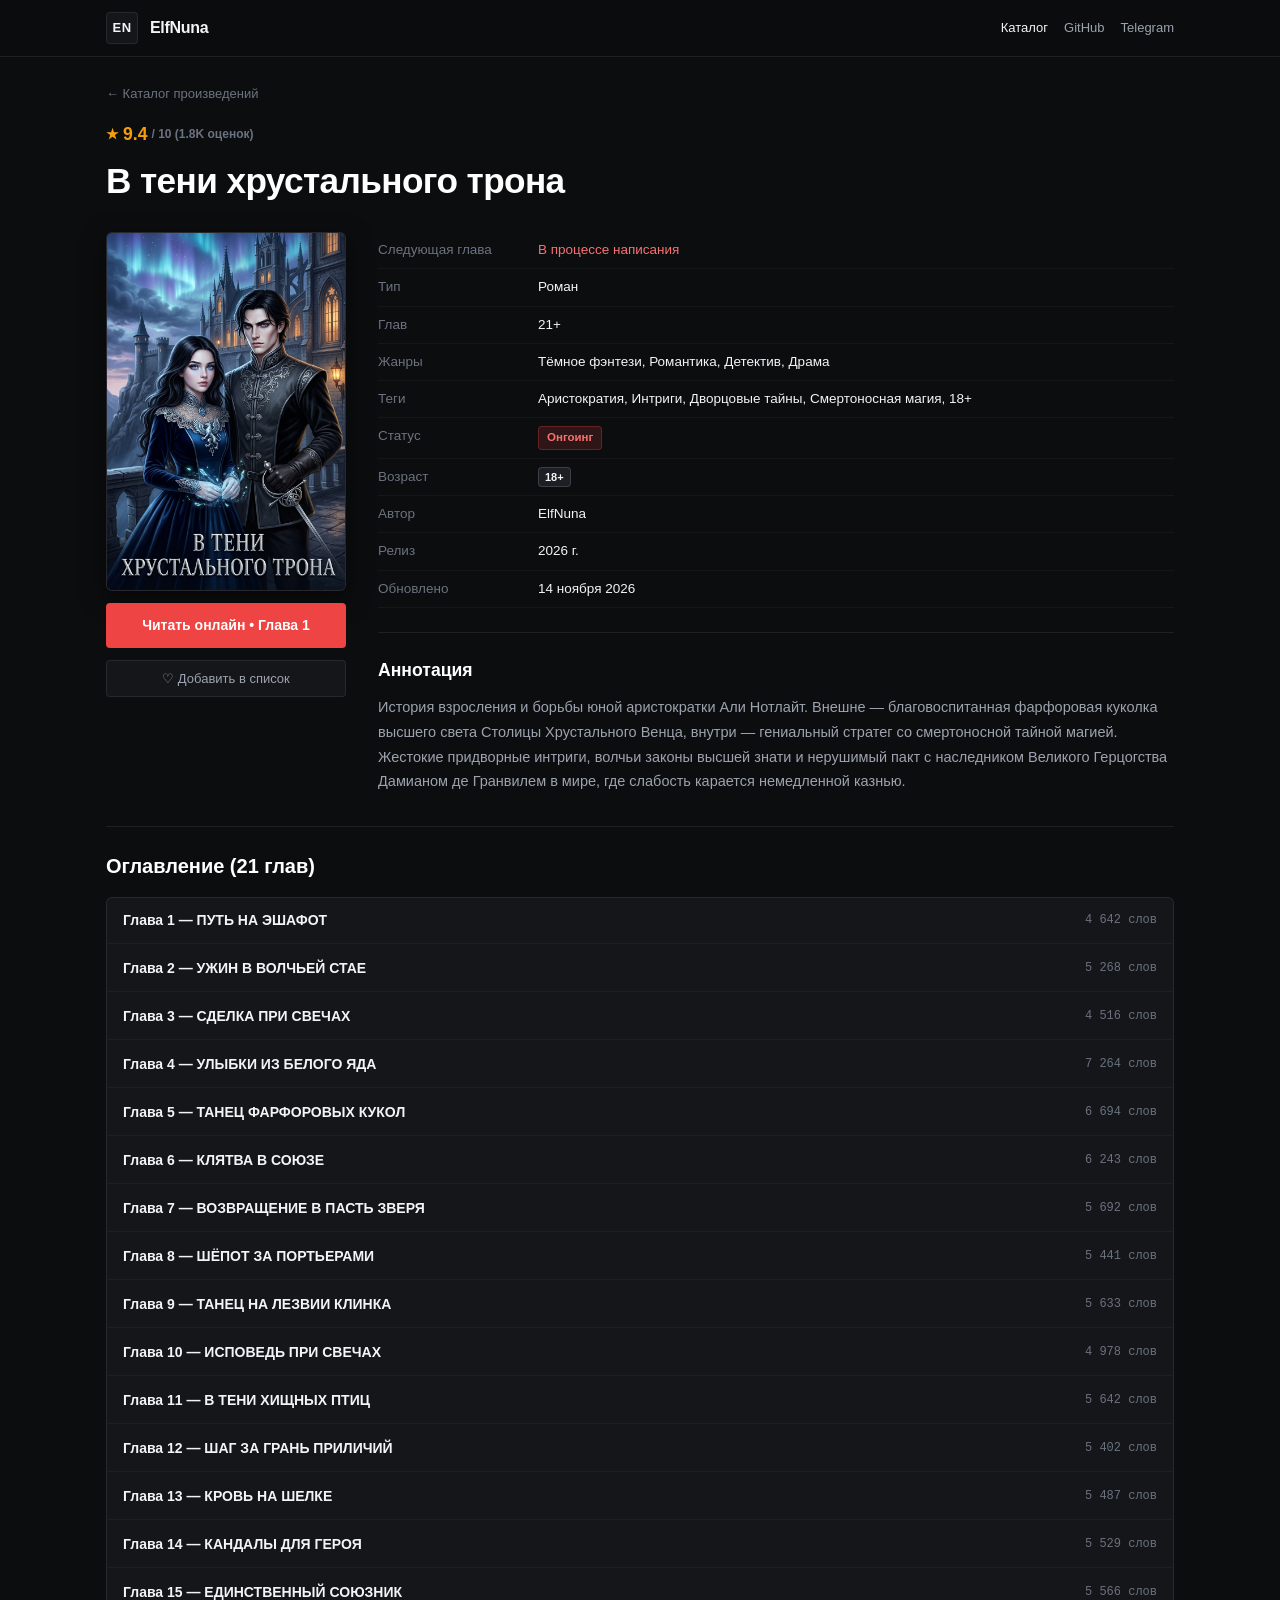
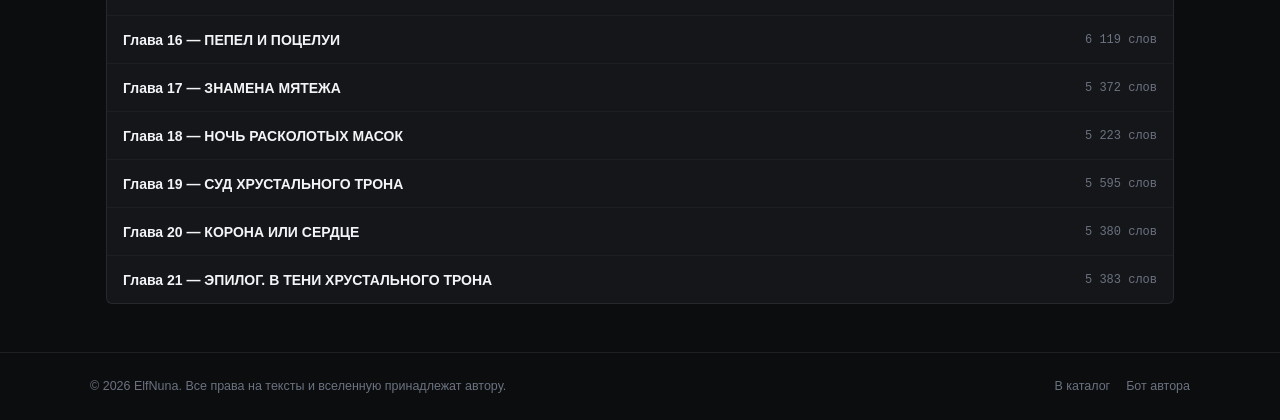
==== book.html @ bfece8ab "Deploy full author library: catalog, book passports, covers and online reader with 38 chapters" ====
<!DOCTYPE html>
<html lang="ru">
<head>
  <meta charset="UTF-8">
  <meta name="viewport" content="width=device-width, initial-scale=1.0">
  <title>Книга — ElfNuna</title>
  <link rel="stylesheet" href="style.css">
</head>
<body>
  <!-- Header -->
  <header class="site-header">
    <div class="header-container">
      <a href="index.html" class="brand-link">
        <span class="brand-logo">EN</span>
        <span class="brand-title">ElfNuna</span>
      </a>
      <nav class="header-nav">
        <a href="index.html" class="header-nav-link active">Каталог</a>
        <a href="https://github.com/ElfNuna7" target="_blank" rel="noopener noreferrer" class="header-nav-link">GitHub</a>
        <a href="https://t.me/ElfNuna_ai_bot" target="_blank" rel="noopener noreferrer" class="header-nav-link">Telegram</a>
      </nav>
    </div>
  </header>

  <!-- Main Container -->
  <main class="main-wrapper" id="bookRoot">
    <!-- Populated by JavaScript -->
  </main>

  <!-- Footer -->
  <footer class="site-footer">
    <div class="footer-container">
      <p class="footer-text">&copy; 2026 ElfNuna. Все права на тексты и вселенную принадлежат автору.</p>
      <div class="header-nav">
        <a href="index.html" class="footer-text">В каталог</a>
        <a href="https://t.me/ElfNuna_ai_bot" target="_blank" rel="noopener noreferrer" class="footer-text">Бот автора</a>
      </div>
    </div>
  </footer>

  <script src="data/books.js"></script>
  <script>
    document.addEventListener('DOMContentLoaded', () => {
      const root = document.getElementById('bookRoot');
      const params = new URLSearchParams(window.location.search);
      const bookId = params.get('id') || BOOKS_DATA[0].id;
      const book = BOOKS_DATA.find(b => b.id === bookId) || BOOKS_DATA[0];

      document.title = `${book.title} — Читать онлайн | ElfNuna`;

      // Read progress from localStorage
      const lastChapter = parseInt(localStorage.getItem('last_read_' + book.id), 10) || 1;
      const isStarted = localStorage.getItem('last_read_' + book.id) !== null;
      const readBtnLabel = isStarted ? `Продолжить: Глава ${lastChapter}` : `Читать онлайн &bull; Глава 1`;

      const statusBadge = book.isOngoing 
        ? `<span class="badge-status ongoing">${book.statusTag}</span>` 
        : `<span class="badge-status completed">${book.statusTag}</span>`;

      // Build HTML
      root.innerHTML = `
        <div class="breadcrumb-nav">
          <a href="index.html" class="breadcrumb-link">&larr; Каталог произведений</a>
        </div>

        <div class="book-header-strip">
          <div class="book-rating-badge">
            <span>&#9733;</span>
            <span class="book-rating-score">${book.rating}</span>
            <span class="book-rating-scale">/ 10 (${book.ratingCount} оценок)</span>
          </div>
        </div>

        <h1 class="book-page-title">${book.title}</h1>

        <div class="book-passport-grid">
          <!-- Left Media Column -->
          <div class="book-media-col">
            <div class="book-passport-cover">
              <img src="${book.cover}" alt="${book.title}">
            </div>
            <a href="reader.html?book=${book.id}&chapter=${lastChapter}" class="btn-read-main">
              ${readBtnLabel}
            </a>
            <button type="button" class="btn-list-action" id="favBtn">
              &#9825; Добавить в список
            </button>
          </div>

          <!-- Right Details Column -->
          <div class="book-info-col">
            <table class="params-table">
              <tbody>
                <tr>
                  <td class="param-label">Следующая глава</td>
                  <td class="param-value param-highlight">${book.isOngoing ? 'В процессе написания' : 'Полный релиз'}</td>
                </tr>
                <tr>
                  <td class="param-label">Тип</td>
                  <td class="param-value">${book.type}</td>
                </tr>
                <tr>
                  <td class="param-label">Глав</td>
                  <td class="param-value">${book.plannedChapters}</td>
                </tr>
                <tr>
                  <td class="param-label">Жанры</td>
                  <td class="param-value">${book.genres.join(', ')}</td>
                </tr>
                <tr>
                  <td class="param-label">Теги</td>
                  <td class="param-value">${book.tags.join(', ')}</td>
                </tr>
                <tr>
                  <td class="param-label">Статус</td>
                  <td class="param-value">${statusBadge}</td>
                </tr>
                <tr>
                  <td class="param-label">Возраст</td>
                  <td class="param-value"><span class="badge-age">${book.ageRating}</span></td>
                </tr>
                <tr>
                  <td class="param-label">Автор</td>
                  <td class="param-value">${book.author}</td>
                </tr>
                <tr>
                  <td class="param-label">Релиз</td>
                  <td class="param-value">${book.releaseYear} г.</td>
                </tr>
                <tr>
                  <td class="param-label">Обновлено</td>
                  <td class="param-value">${book.lastUpdated}</td>
                </tr>
              </tbody>
            </table>

            <!-- Synopsis Block -->
            <div class="synopsis-block">
              <h2 class="synopsis-title">Аннотация</h2>
              <p class="synopsis-text">${book.synopsis}</p>
            </div>
          </div>
        </div>

        <!-- Chapters Table of Contents -->
        <section class="chapters-section">
          <div class="chapters-header">
            <h2 class="chapters-title">Оглавление (${book.chapters.length} глав)</h2>
          </div>

          <div class="chapters-list-wrap">
            ${book.chapters.map(ch => {
              const readKey = `read_${book.id}_ch_${ch.number}`;
              const isRead = localStorage.getItem(readKey) === 'true';
              const readIcon = isRead ? '<span class="chapter-read-check" title="Прочитано">&#10003;</span>' : '';
              return `
                <div class="chapter-row" onclick="window.location.href='reader.html?book=${book.id}&chapter=${ch.number}'">
                  <div class="chapter-name">
                    ${readIcon}
                    <span>${ch.title}</span>
                  </div>
                  <div class="chapter-stats">
                    ${ch.words} слов
                  </div>
                </div>
              `;
            }).join('')}
          </div>
        </section>
      `;

      // Favorite button micro-interaction
      const favBtn = document.getElementById('favBtn');
      if (favBtn) {
        const favKey = 'fav_' + book.id;
        if (localStorage.getItem(favKey)) {
          favBtn.innerHTML = '&#9829; В избранном';
          favBtn.style.color = '#f87171';
        }
        favBtn.addEventListener('click', () => {
          if (localStorage.getItem(favKey)) {
            localStorage.removeItem(favKey);
            favBtn.innerHTML = '&#9825; Добавить в список';
            favBtn.style.color = '';
          } else {
            localStorage.setItem(favKey, 'true');
            favBtn.innerHTML = '&#9829; В избранном';
            favBtn.style.color = '#f87171';
          }
        });
      }
    });
  </script>
</body>
</html>
---- style.css ----
/* ==========================================================================
   ElfNuna Library & Reader — Unslop Editorial Design System
   ========================================================================== */

:root {
  --bg-main: #0c0d0f;
  --bg-card: #141619;
  --bg-card-hover: #191c20;
  --bg-subtle: #1c1f24;

  --border-subtle: rgba(255, 255, 255, 0.08);
  --border-medium: rgba(255, 255, 255, 0.14);
  --border-focus: rgba(255, 255, 255, 0.28);

  --text-primary: #f3f4f6;
  --text-secondary: #9ca3af;
  --text-muted: #6b7280;

  --accent-red: #ef4444;
  --accent-emerald: #10b981;
  --accent-gold: #f59e0b;
  --accent-blue: #3b82f6;

  --font-sans: -apple-system, BlinkMacSystemFont, "Segoe UI", Roboto, "Helvetica Neue", Arial, sans-serif;
  --font-serif: "Merriweather", "Georgia", "Cambria", serif;

  --space-1: 4px;
  --space-2: 8px;
  --space-3: 12px;
  --space-4: 16px;
  --space-5: 20px;
  --space-6: 24px;
  --space-8: 32px;
  --space-10: 40px;
  --space-12: 48px;

  --radius-sm: 4px;
  --radius-md: 6px;
  --radius-lg: 10px;
}

/* Reset */
*, *::before, *::after {
  box-sizing: border-box;
  margin: 0;
  padding: 0;
}

html {
  font-size: 16px;
  scroll-behavior: smooth;
}

body {
  background-color: var(--bg-main);
  color: var(--text-primary);
  font-family: var(--font-sans);
  line-height: 1.5;
  -webkit-font-smoothing: antialiased;
  min-height: 100vh;
  display: flex;
  flex-direction: column;
}

a {
  color: inherit;
  text-decoration: none;
}

img {
  max-width: 100%;
  display: block;
}

/* Header */
.site-header {
  border-bottom: 1px solid var(--border-subtle);
  background-color: rgba(12, 13, 15, 0.95);
  backdrop-filter: blur(8px);
  position: sticky;
  top: 0;
  z-index: 50;
}

.header-container {
  max-width: 1100px;
  margin: 0 auto;
  padding: var(--space-3) var(--space-4);
  display: flex;
  align-items: center;
  justify-content: space-between;
}

.brand-link {
  display: flex;
  align-items: center;
  gap: var(--space-3);
}

.brand-logo {
  width: 32px;
  height: 32px;
  background-color: var(--bg-card);
  border: 1px solid var(--border-subtle);
  border-radius: var(--radius-sm);
  display: flex;
  align-items: center;
  justify-content: center;
  font-weight: 700;
  font-size: 13px;
  letter-spacing: 0.5px;
}

.brand-title {
  font-weight: 600;
  font-size: 16px;
  letter-spacing: -0.3px;
}

.header-nav {
  display: flex;
  align-items: center;
  gap: var(--space-4);
}

.header-nav-link {
  font-size: 13px;
  color: var(--text-secondary);
  transition: color 0.15s ease;
}

.header-nav-link:hover, .header-nav-link.active {
  color: var(--text-primary);
}

/* Main Container */
.main-wrapper {
  max-width: 1100px;
  margin: 0 auto;
  padding: var(--space-6) var(--space-4) var(--space-12);
  flex: 1;
  width: 100%;
}

/* Catalog View Controls (AnimeGO style) */
.catalog-toolbar {
  display: flex;
  align-items: center;
  justify-content: space-between;
  margin-bottom: var(--space-6);
  flex-wrap: wrap;
  gap: var(--space-3);
  padding-bottom: var(--space-4);
  border-bottom: 1px solid var(--border-subtle);
}

.catalog-title {
  font-size: 1.25rem;
  font-weight: 700;
  letter-spacing: -0.4px;
}

.toolbar-actions {
  display: flex;
  align-items: center;
  gap: var(--space-3);
}

.filter-pills {
  display: flex;
  gap: var(--space-1);
  background-color: var(--bg-card);
  padding: 3px;
  border-radius: var(--radius-sm);
  border: 1px solid var(--border-subtle);
}

.filter-pill {
  padding: 4px 12px;
  font-size: 12px;
  font-weight: 500;
  color: var(--text-secondary);
  border-radius: var(--radius-sm);
  cursor: pointer;
  border: none;
  background: transparent;
  transition: all 0.15s ease;
}

.filter-pill.active {
  background-color: var(--bg-subtle);
  color: #ffffff;
}

.view-toggle {
  display: flex;
  gap: 2px;
  background-color: var(--bg-card);
  padding: 3px;
  border-radius: var(--radius-sm);
  border: 1px solid var(--border-subtle);
}

.view-btn {
  padding: 4px 8px;
  font-size: 13px;
  background: transparent;
  border: none;
  color: var(--text-secondary);
  cursor: pointer;
  border-radius: var(--radius-sm);
}

.view-btn.active {
  background-color: var(--bg-subtle);
  color: #ffffff;
}

/* Book Catalog List (Screenshot 2 Match) */
.books-list {
  display: flex;
  flex-direction: column;
  gap: var(--space-4);
}

.book-item-card {
  display: flex;
  gap: var(--space-4);
  background-color: var(--bg-card);
  border: 1px solid var(--border-subtle);
  border-radius: var(--radius-md);
  padding: var(--space-4);
  transition: border-color 0.15s ease, background-color 0.15s ease;
}

.book-item-card:hover {
  border-color: var(--border-medium);
  background-color: var(--bg-card-hover);
}

.book-cover-wrap {
  position: relative;
  width: 110px;
  min-width: 110px;
  height: 160px;
  border-radius: var(--radius-sm);
  overflow: hidden;
  background-color: var(--bg-subtle);
  box-shadow: 0 4px 12px rgba(0, 0, 0, 0.4);
}

.book-cover-img {
  width: 100%;
  height: 100%;
  object-fit: cover;
}

.book-badge-rating {
  position: absolute;
  top: 6px;
  left: 6px;
  background-color: rgba(16, 185, 129, 0.95);
  color: #ffffff;
  font-size: 11px;
  font-weight: 700;
  padding: 2px 6px;
  border-radius: var(--radius-sm);
}

.book-badge-status {
  position: absolute;
  bottom: 6px;
  left: 6px;
  right: 6px;
  background-color: rgba(12, 13, 15, 0.85);
  backdrop-filter: blur(4px);
  color: var(--text-primary);
  font-size: 10px;
  font-weight: 600;
  text-align: center;
  padding: 3px 4px;
  border-radius: var(--radius-sm);
  border: 1px solid var(--border-subtle);
}

.book-badge-status.ongoing {
  color: #f87171;
}

.book-details {
  flex: 1;
  display: flex;
  flex-direction: column;
  justify-content: flex-start;
  min-width: 0;
}

.book-title-link {
  font-size: 1.15rem;
  font-weight: 700;
  color: #ffffff;
  line-height: 1.3;
  margin-bottom: var(--space-1);
}

.book-title-link:hover {
  text-decoration: underline;
}

.book-meta-line {
  font-size: 13px;
  color: var(--text-secondary);
  margin-bottom: var(--space-2);
}

.book-meta-line span + span::before {
  content: " / ";
  color: var(--text-muted);
}

.book-synopsis {
  font-size: 13.5px;
  color: var(--text-secondary);
  line-height: 1.5;
  display: -webkit-box;
  -webkit-line-clamp: 3;
  -webkit-box-orient: vertical;
  overflow: hidden;
  margin-bottom: var(--space-3);
}

.book-card-footer {
  margin-top: auto;
  display: flex;
  align-items: center;
  justify-content: space-between;
  font-size: 12px;
}

.book-chapters-count {
  color: var(--text-muted);
  font-family: monospace;
}

.book-open-btn {
  display: inline-flex;
  align-items: center;
  padding: 6px 14px;
  background-color: var(--bg-subtle);
  border: 1px solid var(--border-subtle);
  border-radius: var(--radius-sm);
  font-size: 12px;
  font-weight: 600;
  color: var(--text-primary);
  transition: all 0.15s ease;
}

.book-open-btn:hover {
  background-color: #ffffff;
  color: #0c0d0f;
}

/* Grid View Alternate */
.books-grid {
  display: grid;
  grid-template-columns: repeat(auto-fill, minmax(220px, 1fr));
  gap: var(--space-4);
}

.books-grid .book-item-card {
  flex-direction: column;
}

.books-grid .book-cover-wrap {
  width: 100%;
  height: 280px;
}

/* ==========================================================================
   Book Detail Page (Screenshot 1 Match: AnimeGO Passport Style)
   ========================================================================== */

.breadcrumb-nav {
  margin-bottom: var(--space-4);
}

.breadcrumb-link {
  font-size: 13px;
  color: var(--text-muted);
  display: inline-flex;
  align-items: center;
  gap: var(--space-1);
}

.breadcrumb-link:hover {
  color: var(--text-primary);
}

.book-header-strip {
  display: flex;
  align-items: baseline;
  gap: var(--space-3);
  margin-bottom: var(--space-2);
}

.book-rating-badge {
  display: inline-flex;
  align-items: center;
  gap: 4px;
  font-size: 14px;
  font-weight: 700;
  color: var(--accent-gold);
}

.book-rating-score {
  font-size: 1.1rem;
}

.book-rating-scale {
  font-size: 12px;
  color: var(--text-muted);
}

.book-page-title {
  font-size: clamp(1.6rem, 3.5vw, 2.2rem);
  font-weight: 700;
  letter-spacing: -0.6px;
  color: #ffffff;
  margin-bottom: var(--space-6);
}

.book-passport-grid {
  display: grid;
  grid-template-columns: 240px 1fr;
  gap: var(--space-8);
  margin-bottom: var(--space-8);
  align-items: start;
}

.book-media-col {
  display: flex;
  flex-direction: column;
  gap: var(--space-3);
}

.book-passport-cover {
  width: 100%;
  border-radius: var(--radius-md);
  overflow: hidden;
  box-shadow: 0 8px 24px rgba(0, 0, 0, 0.5);
  border: 1px solid var(--border-subtle);
  background-color: var(--bg-card);
}

.book-passport-cover img {
  width: 100%;
  height: auto;
  aspect-ratio: 2 / 3;
  object-fit: cover;
}

.btn-read-main {
  display: inline-flex;
  align-items: center;
  justify-content: center;
  gap: var(--space-2);
  width: 100%;
  min-height: 44px;
  padding: 12px var(--space-4);
  background-color: var(--accent-red);
  color: #ffffff;
  font-size: 14px;
  font-weight: 700;
  border-radius: var(--radius-sm);
  border: none;
  cursor: pointer;
  transition: opacity 0.15s ease;
  text-align: center;
}

.btn-read-main:hover {
  opacity: 0.92;
}

.btn-list-action {
  display: inline-flex;
  align-items: center;
  justify-content: center;
  width: 100%;
  padding: 10px var(--space-4);
  background-color: var(--bg-card);
  color: var(--text-secondary);
  font-size: 13px;
  font-weight: 500;
  border-radius: var(--radius-sm);
  border: 1px solid var(--border-subtle);
  cursor: pointer;
  transition: all 0.15s ease;
}

.btn-list-action:hover {
  color: #ffffff;
  border-color: var(--border-medium);
}

/* Parameters Table */
.params-table {
  width: 100%;
  border-collapse: collapse;
}

.params-table tr {
  border-bottom: 1px solid rgba(255, 255, 255, 0.04);
}

.params-table td {
  padding: 8px 0;
  font-size: 13.5px;
  vertical-align: top;
}

.param-label {
  color: var(--text-muted);
  width: 160px;
}

.param-value {
  color: var(--text-primary);
}

.param-highlight {
  color: #f87171;
}

.badge-age {
  display: inline-block;
  background-color: var(--bg-subtle);
  border: 1px solid var(--border-medium);
  font-size: 11px;
  font-weight: 700;
  padding: 1px 6px;
  border-radius: var(--radius-sm);
  color: var(--text-primary);
}

.badge-status {
  display: inline-block;
  padding: 2px 8px;
  border-radius: var(--radius-sm);
  font-size: 11.5px;
  font-weight: 600;
}

.badge-status.ongoing {
  background-color: rgba(239, 68, 68, 0.15);
  color: #f87171;
  border: 1px solid rgba(239, 68, 68, 0.3);
}

.badge-status.completed {
  background-color: rgba(16, 185, 129, 0.15);
  color: #34d399;
  border: 1px solid rgba(16, 185, 129, 0.3);
}

/* Synopsis section */
.synopsis-block {
  margin-top: var(--space-6);
  padding-top: var(--space-6);
  border-top: 1px solid var(--border-subtle);
}

.synopsis-title {
  font-size: 1.1rem;
  font-weight: 700;
  color: #ffffff;
  margin-bottom: var(--space-3);
}

.synopsis-text {
  font-size: 14.5px;
  line-height: 1.7;
  color: var(--text-secondary);
}

/* Chapter List / Table of Contents */
.chapters-section {
  margin-top: var(--space-8);
  padding-top: var(--space-6);
  border-top: 1px solid var(--border-subtle);
}

.chapters-header {
  display: flex;
  align-items: center;
  justify-content: space-between;
  margin-bottom: var(--space-4);
}

.chapters-title {
  font-size: 1.25rem;
  font-weight: 700;
  color: #ffffff;
}

.chapters-list-wrap {
  display: flex;
  flex-direction: column;
  gap: 2px;
  background-color: var(--bg-card);
  border: 1px solid var(--border-subtle);
  border-radius: var(--radius-md);
  overflow: hidden;
}

.chapter-row {
  display: flex;
  align-items: center;
  justify-content: space-between;
  padding: 12px 16px;
  border-bottom: 1px solid rgba(255, 255, 255, 0.04);
  transition: background-color 0.15s ease;
  cursor: pointer;
}

.chapter-row:last-child {
  border-bottom: none;
}

.chapter-row:hover {
  background-color: var(--bg-subtle);
}

.chapter-name {
  font-size: 14px;
  font-weight: 600;
  color: var(--text-primary);
  display: flex;
  align-items: center;
  gap: var(--space-2);
}

.chapter-read-check {
  font-size: 12px;
  color: var(--accent-emerald);
}

.chapter-stats {
  font-size: 12px;
  color: var(--text-muted);
  font-family: monospace;
}

/* ==========================================================================
   Reader Mode (Dedicated Reading Page)
   ========================================================================== */

.reader-top-bar {
  position: sticky;
  top: 0;
  background-color: var(--bg-main);
  border-bottom: 1px solid var(--border-subtle);
  padding: 10px var(--space-4);
  display: flex;
  align-items: center;
  justify-content: space-between;
  z-index: 100;
  transition: background-color 0.2s ease;
}

.reader-back {
  font-size: 13px;
  color: var(--text-secondary);
}

.reader-book-info {
  font-size: 13px;
  font-weight: 600;
  color: var(--text-primary);
  text-align: center;
  max-width: 400px;
  white-space: nowrap;
  overflow: hidden;
  text-overflow: ellipsis;
}

.reader-actions {
  display: flex;
  gap: var(--space-2);
}

.reader-btn {
  background-color: var(--bg-card);
  border: 1px solid var(--border-subtle);
  color: var(--text-secondary);
  font-size: 12px;
  padding: 4px 10px;
  border-radius: var(--radius-sm);
  cursor: pointer;
  transition: all 0.15s ease;
}

.reader-btn:hover {
  color: #ffffff;
  border-color: var(--border-medium);
}

.reader-container {
  max-width: 760px;
  margin: 0 auto;
  padding: var(--space-8) var(--space-4) var(--space-12);
  width: 100%;
}

.reader-chapter-title {
  font-size: clamp(1.4rem, 3vw, 1.85rem);
  font-weight: 700;
  color: #ffffff;
  margin-bottom: var(--space-2);
  line-height: 1.3;
}

.reader-chapter-meta {
  font-size: 12px;
  color: var(--text-muted);
  font-family: monospace;
  padding-bottom: var(--space-6);
  border-bottom: 1px solid var(--border-subtle);
  margin-bottom: var(--space-8);
}

.reader-text {
  font-size: 18px;
  line-height: 1.85;
}

.reader-text p {
  margin-bottom: 1.5em;
  text-indent: 1.5em;
}

.reader-text p:first-of-type {
  text-indent: 0;
}

/* Reader Typography & Themes */
.reader-theme-serif .reader-text {
  font-family: var(--font-serif);
}

.reader-theme-sans .reader-text {
  font-family: var(--font-sans);
}

/* Themes */
body.theme-paper {
  background-color: #f7f4ec !important;
  color: #2b251a !important;
}

body.theme-paper .reader-top-bar {
  background-color: #f7f4ec;
  border-color: #e5dec9;
}

body.theme-paper .reader-chapter-title,
body.theme-paper .reader-book-info {
  color: #1f1b13 !important;
}

body.theme-paper .reader-btn {
  background-color: #efeadd;
  color: #4b4131;
  border-color: #ded5be;
}

body.theme-paper .reader-text p {
  color: #2b251a !important;
}

body.theme-sepia {
  background-color: #1a1714 !important;
  color: #d6cbbe !important;
}

body.theme-sepia .reader-top-bar {
  background-color: #1a1714;
  border-color: #2a2520;
}

body.theme-sepia .reader-chapter-title,
body.theme-sepia .reader-book-info {
  color: #f2ebe1 !important;
}

body.theme-sepia .reader-btn {
  background-color: #26211c;
  color: #a89d8f;
  border-color: #38312a;
}

/* Reader Bottom Nav */
.reader-nav-footer {
  display: flex;
  align-items: center;
  justify-content: space-between;
  margin-top: var(--space-12);
  padding-top: var(--space-6);
  border-top: 1px solid var(--border-subtle);
  gap: var(--space-3);
}

.reader-nav-btn {
  display: inline-flex;
  align-items: center;
  gap: var(--space-2);
  padding: 10px 18px;
  background-color: var(--bg-card);
  border: 1px solid var(--border-subtle);
  border-radius: var(--radius-sm);
  font-size: 13.5px;
  font-weight: 600;
  color: var(--text-primary);
  transition: all 0.15s ease;
}

.reader-nav-btn:hover:not(:disabled) {
  background-color: var(--bg-subtle);
  border-color: var(--border-medium);
}

.reader-nav-btn:disabled {
  opacity: 0.35;
  cursor: not-allowed;
}

/* Site Footer */
.site-footer {
  border-top: 1px solid var(--border-subtle);
  padding: var(--space-6) var(--space-4);
  background-color: var(--bg-main);
  margin-top: auto;
}

.footer-container {
  max-width: 1100px;
  margin: 0 auto;
  display: flex;
  align-items: center;
  justify-content: space-between;
  flex-wrap: wrap;
  gap: var(--space-3);
}

.footer-text {
  font-size: 12.5px;
  color: var(--text-muted);
}

/* Responsive */
@media (max-width: 768px) {
  .book-passport-grid {
    grid-template-columns: 1fr;
    gap: var(--space-6);
  }
  .book-media-col {
    max-width: 220px;
    margin: 0 auto;
  }
  .book-item-card {
    gap: var(--space-3);
  }
  .book-cover-wrap {
    width: 90px;
    min-width: 90px;
    height: 130px;
  }
  .book-title-link {
    font-size: 1.05rem;
  }
  .book-synopsis {
    -webkit-line-clamp: 2;
  }
  .reader-text {
    font-size: 16.5px;
  }
}
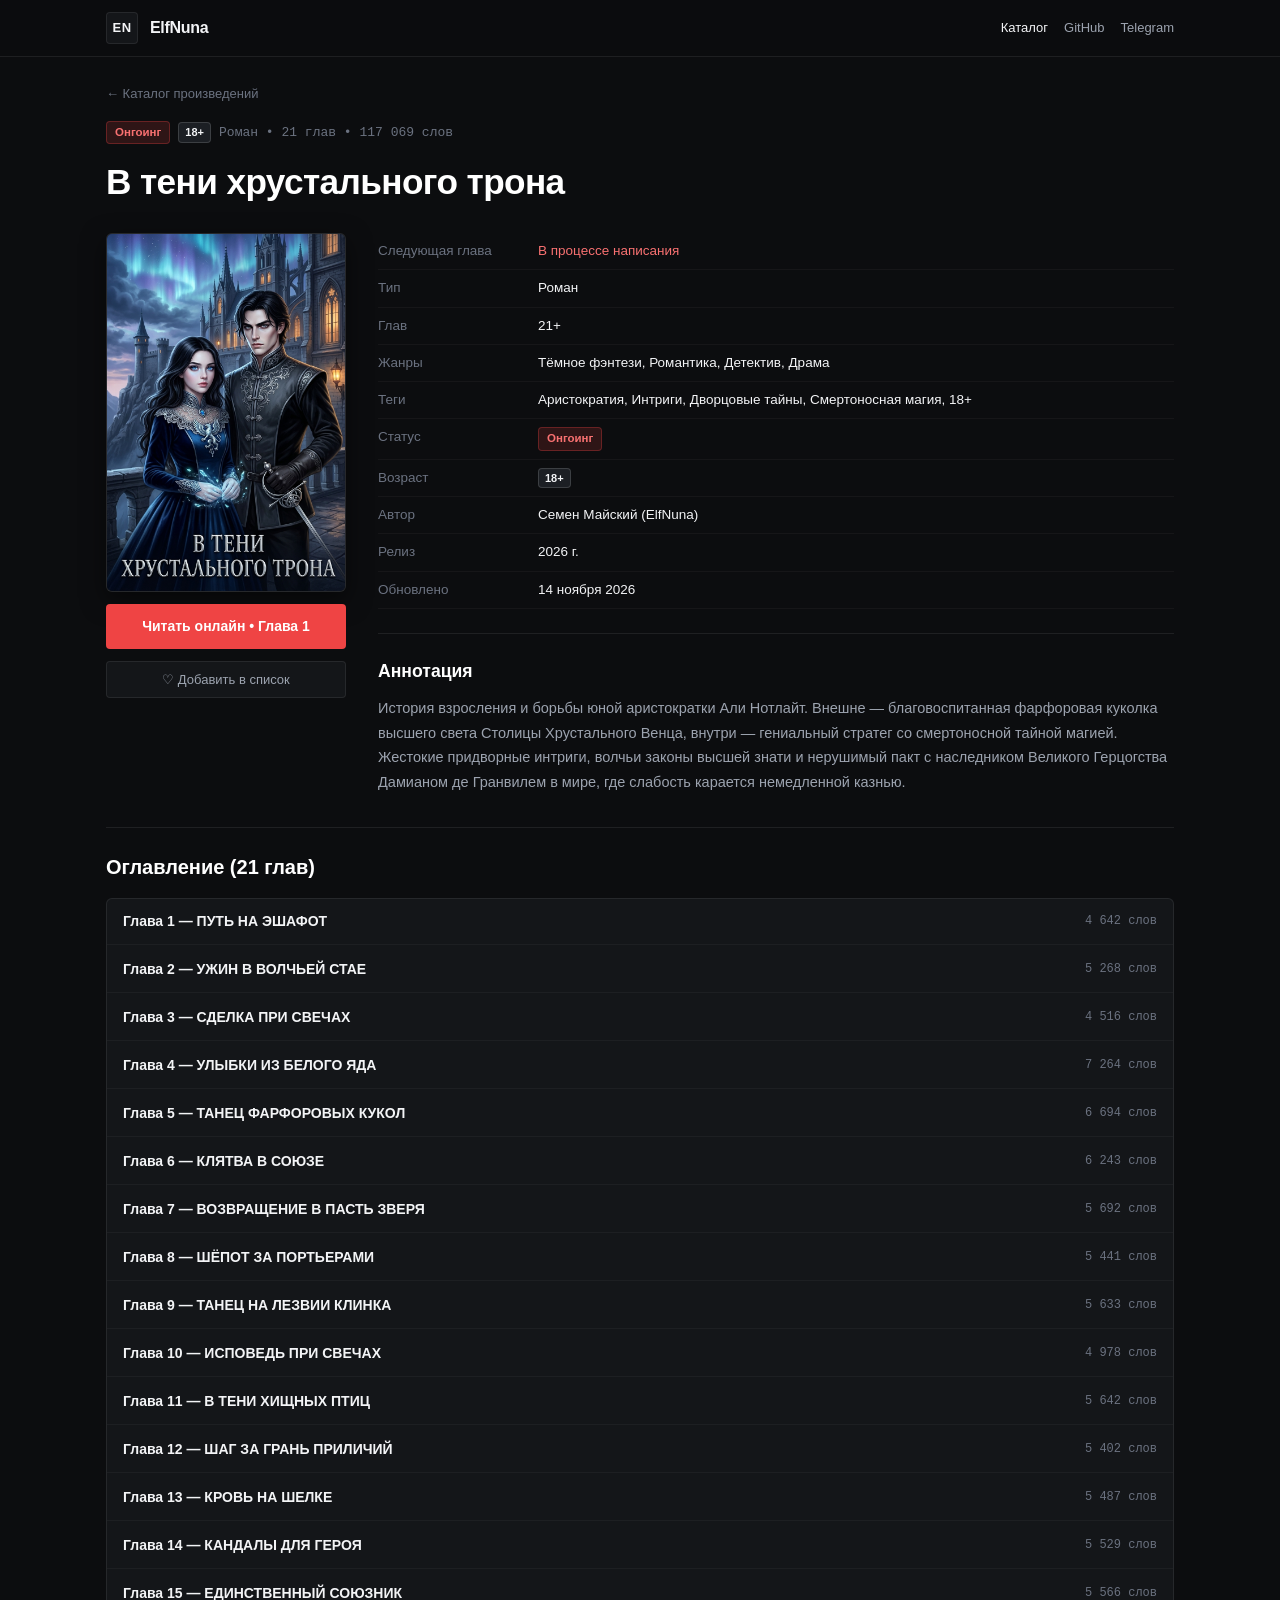
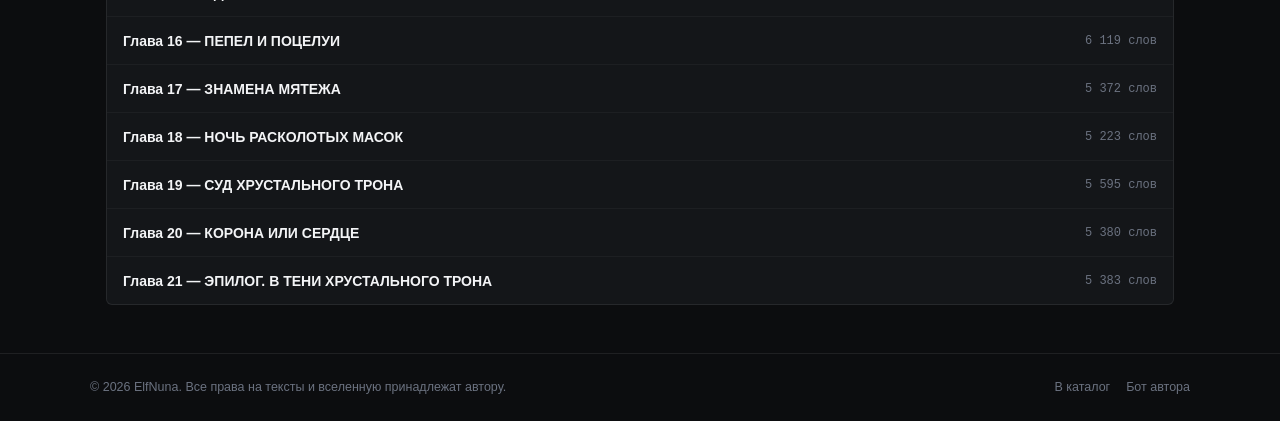
==== commit 168c9d9b: "Unslop cleanup: remove fake ratings, clear cover overlays, display real chapter/word stats, and upda" ====
--- a/book.html
+++ b/book.html
@@ -64,11 +64,9 @@
         </div>
 
         <div class="book-header-strip">
-          <div class="book-rating-badge">
-            <span>&#9733;</span>
-            <span class="book-rating-score">${book.rating}</span>
-            <span class="book-rating-scale">/ 10 (${book.ratingCount} оценок)</span>
-          </div>
+          ${statusBadge}
+          <span class="badge-age">${book.ageRating}</span>
+          <span class="book-header-stat">${book.type} &bull; ${book.totalChapters} глав &bull; ${book.totalWords} слов</span>
         </div>
 
         <h1 class="book-page-title">${book.title}</h1>
--- a/style.css
+++ b/style.css
@@ -396,29 +396,25 @@
   color: var(--text-primary);
 }
 
+.book-card-tags-row {
+  display: flex;
+  align-items: center;
+  gap: var(--space-2);
+  margin-bottom: var(--space-2);
+}
+
 .book-header-strip {
   display: flex;
-  align-items: baseline;
-  gap: var(--space-3);
-  margin-bottom: var(--space-2);
-}
-
-.book-rating-badge {
-  display: inline-flex;
-  align-items: center;
-  gap: 4px;
-  font-size: 14px;
-  font-weight: 700;
-  color: var(--accent-gold);
-}
-
-.book-rating-score {
-  font-size: 1.1rem;
-}
-
-.book-rating-scale {
-  font-size: 12px;
+  align-items: center;
+  gap: var(--space-2);
+  margin-bottom: var(--space-3);
+  flex-wrap: wrap;
+}
+
+.book-header-stat {
+  font-size: 13px;
   color: var(--text-muted);
+  font-family: monospace;
 }
 
 .book-page-title {
@@ -671,6 +667,8 @@
 .reader-back {
   font-size: 13px;
   color: var(--text-secondary);
+  white-space: nowrap;
+  flex-shrink: 0;
 }
 
 .reader-book-info {
@@ -678,7 +676,7 @@
   font-weight: 600;
   color: var(--text-primary);
   text-align: center;
-  max-width: 400px;
+  max-width: 320px;
   white-space: nowrap;
   overflow: hidden;
   text-overflow: ellipsis;
@@ -686,7 +684,8 @@
 
 .reader-actions {
   display: flex;
-  gap: var(--space-2);
+  gap: 6px;
+  flex-shrink: 0;
 }
 
 .reader-btn {
@@ -731,7 +730,13 @@
 
 .reader-text {
   font-size: 18px;
-  line-height: 1.85;
+  line-height: 1.75;
+  text-align: justify;
+  text-justify: inter-word;
+  hyphens: auto;
+  -webkit-hyphens: auto;
+  -ms-hyphens: auto;
+  word-break: normal;
 }
 
 .reader-text p {
@@ -802,19 +807,48 @@
 /* Reader Bottom Nav */
 .reader-nav-footer {
   display: flex;
-  align-items: center;
-  justify-content: space-between;
+  flex-direction: column;
+  gap: var(--space-3);
   margin-top: var(--space-12);
   padding-top: var(--space-6);
   border-top: 1px solid var(--border-subtle);
+}
+
+.reader-nav-select-wrap {
+  width: 100%;
+}
+
+.reader-chapter-dropdown {
+  width: 100%;
+  padding: 12px 16px;
+  background-color: var(--bg-card);
+  border: 1px solid var(--border-subtle);
+  border-radius: var(--radius-sm);
+  color: var(--text-primary);
+  font-size: 13.5px;
+  font-weight: 500;
+  cursor: pointer;
+  outline: none;
+  transition: border-color 0.15s ease;
+}
+
+.reader-chapter-dropdown:focus {
+  border-color: var(--border-medium);
+}
+
+.reader-nav-buttons-grid {
+  display: grid;
+  grid-template-columns: 1fr 1fr;
   gap: var(--space-3);
 }
 
 .reader-nav-btn {
   display: inline-flex;
   align-items: center;
+  justify-content: center;
   gap: var(--space-2);
-  padding: 10px 18px;
+  min-height: 46px;
+  padding: 10px 16px;
   background-color: var(--bg-card);
   border: 1px solid var(--border-subtle);
   border-radius: var(--radius-sm);
@@ -822,6 +856,7 @@
   font-weight: 600;
   color: var(--text-primary);
   transition: all 0.15s ease;
+  cursor: pointer;
 }
 
 .reader-nav-btn:hover:not(:disabled) {
@@ -829,9 +864,20 @@
   border-color: var(--border-medium);
 }
 
+.reader-nav-btn.primary {
+  background-color: var(--bg-subtle);
+  border-color: var(--border-medium);
+}
+
+.reader-nav-btn.primary:hover:not(:disabled) {
+  background-color: #ffffff;
+  color: #0c0d0f;
+}
+
 .reader-nav-btn:disabled {
-  opacity: 0.35;
+  opacity: 0.25;
   cursor: not-allowed;
+  border-color: transparent;
 }
 
 /* Site Footer */
@@ -885,3 +931,22 @@
     font-size: 16.5px;
   }
 }
+
+@media (max-width: 640px) {
+  .reader-book-info {
+    display: none;
+  }
+  .reader-container {
+    padding: var(--space-4) var(--space-3) var(--space-12);
+  }
+  .reader-text {
+    font-size: 16.5px;
+    line-height: 1.7;
+    text-align: justify;
+    text-justify: inter-word;
+  }
+  .reader-text p {
+    text-indent: 1.25em;
+    margin-bottom: 1.25em;
+  }
+}
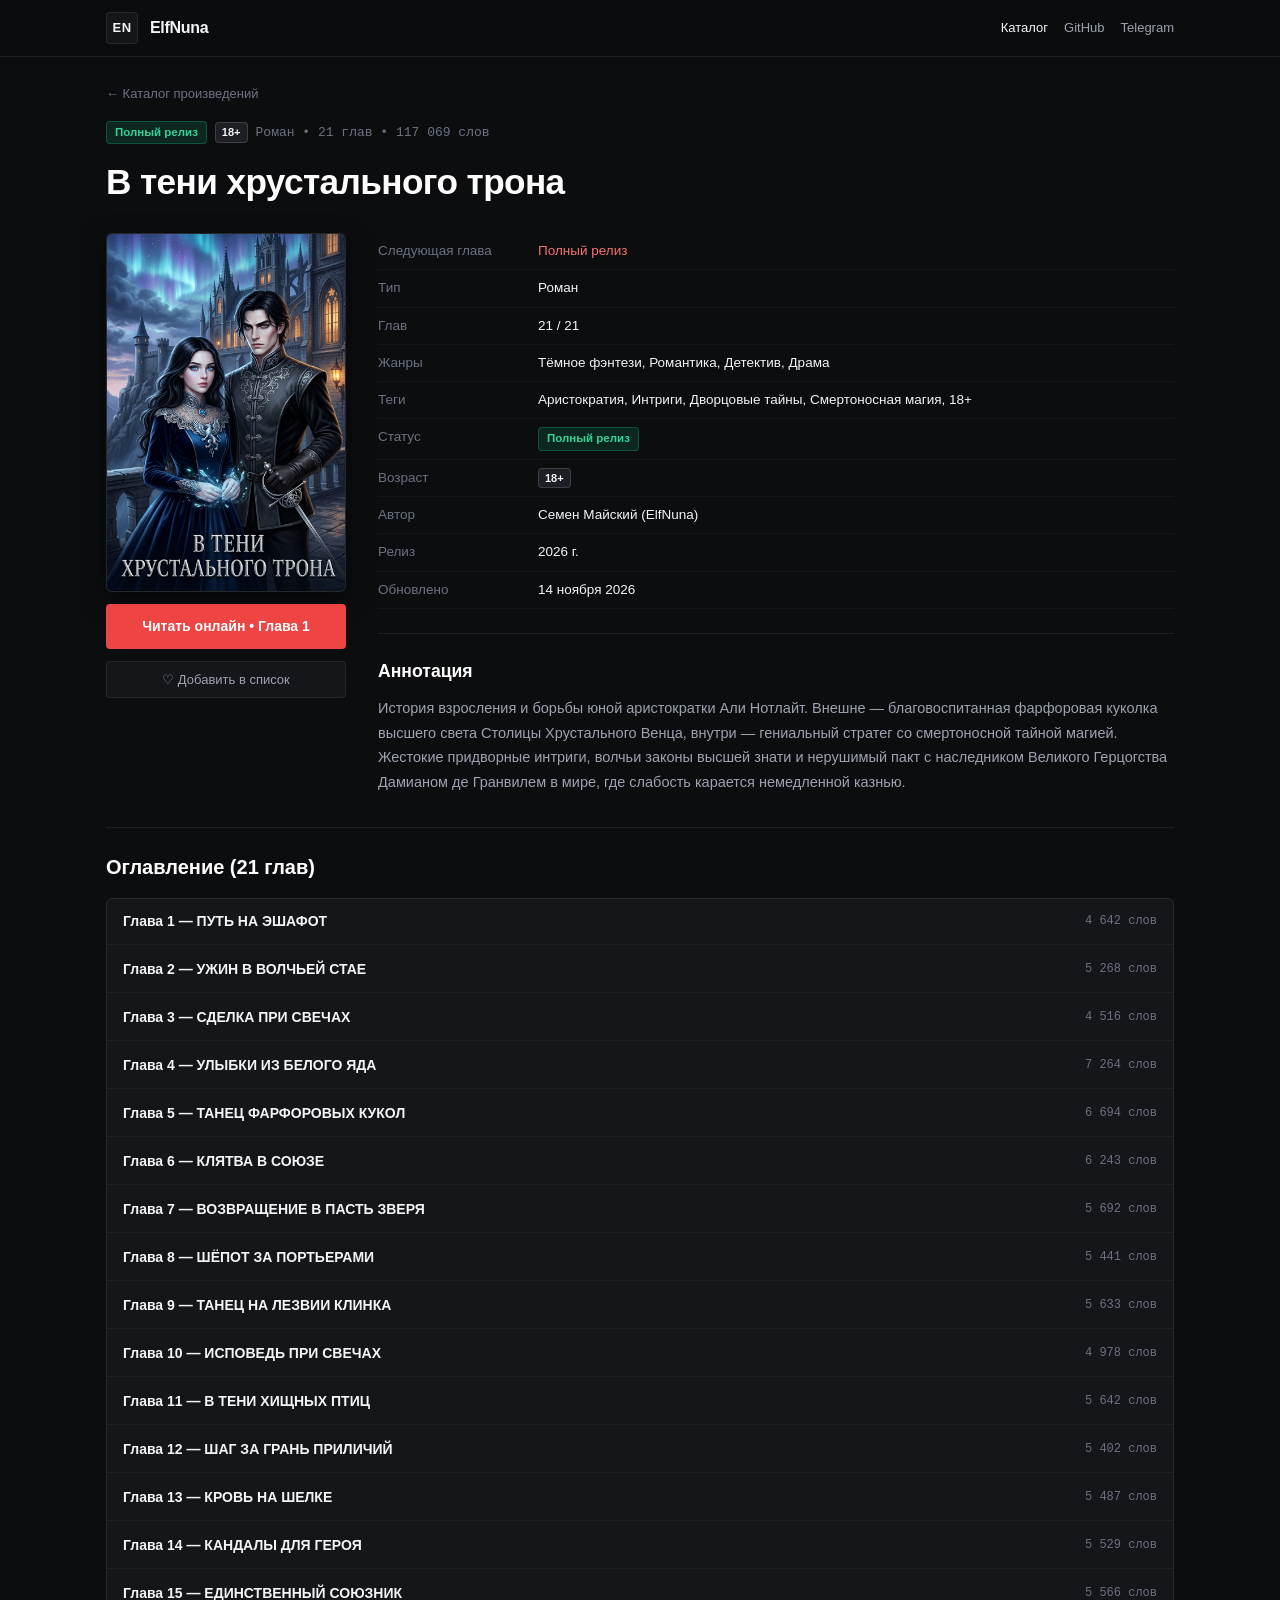
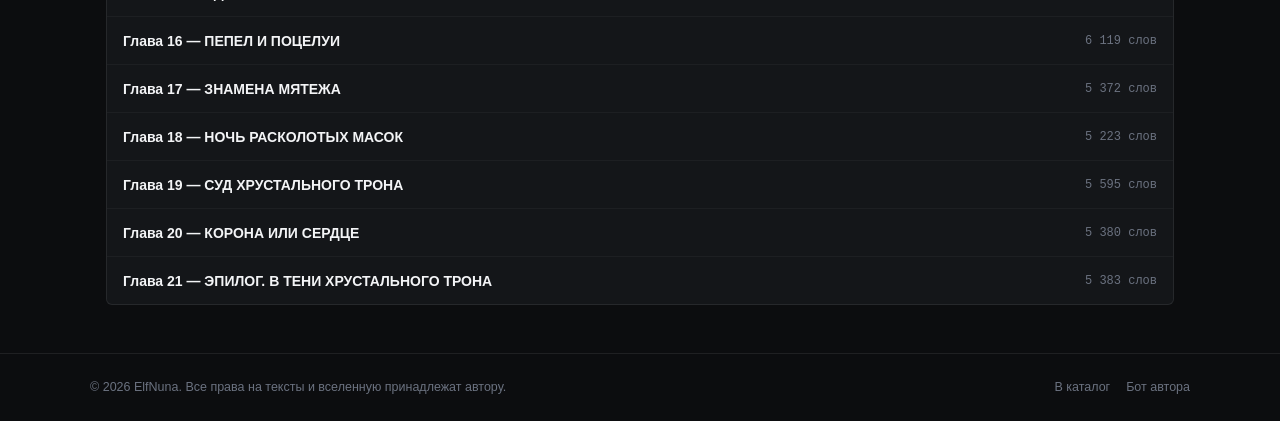
==== commit f3fd63e0: "SEO & Social: Add robots.txt, sitemap.xml (42 URLs), OpenGraph meta tags and author identity" ====
--- a/book.html
+++ b/book.html
@@ -4,6 +4,23 @@
   <meta charset="UTF-8">
   <meta name="viewport" content="width=device-width, initial-scale=1.0">
   <title>Книга — ElfNuna</title>
+  <meta name="description" id="metaDescription" content="Читать книги онлайн — официальная библиотека автора Семена Майского (ElfNuna).">
+  <meta name="author" content="Семен Майский (ElfNuna)">
+
+  <!-- Open Graph -->
+  <meta property="og:type" content="book">
+  <meta property="og:url" id="ogUrl" content="https://elfnuna7.github.io/book.html">
+  <meta property="og:title" id="ogTitle" content="Книга — Семен Майский (ElfNuna)">
+  <meta property="og:description" id="ogDescription" content="Читать книги автора Семена Майского (ElfNuna) онлайн.">
+  <meta property="og:image" id="ogImage" content="https://elfnuna7.github.io/assets/covers/bell.jpg">
+  <meta property="og:site_name" content="ElfNuna Library">
+
+  <!-- Twitter Card -->
+  <meta name="twitter:card" content="summary_large_image">
+  <meta name="twitter:title" id="twTitle" content="Книга — Семен Майский (ElfNuna)">
+  <meta name="twitter:description" id="twDescription" content="Читать книги автора Семена Майского (ElfNuna) онлайн.">
+  <meta name="twitter:image" id="twImage" content="https://elfnuna7.github.io/assets/covers/bell.jpg">
+
   <link rel="stylesheet" href="style.css">
 </head>
 <body>
@@ -46,7 +63,20 @@
       const bookId = params.get('id') || BOOKS_DATA[0].id;
       const book = BOOKS_DATA.find(b => b.id === bookId) || BOOKS_DATA[0];
 
-      document.title = `${book.title} — Читать онлайн | ElfNuna`;
+      document.title = `${book.title} — Читать онлайн | Семен Майский (ElfNuna)`;
+
+      const pageUrl = `https://elfnuna7.github.io/book.html?id=${book.id}`;
+      const coverUrl = `https://elfnuna7.github.io/${book.cover}`;
+      const descText = `${book.title} (${book.type}, ${book.totalChapters} глав, ${book.totalWords} слов) — ${book.synopsis.slice(0, 160)}...`;
+
+      document.getElementById('metaDescription')?.setAttribute('content', descText);
+      document.getElementById('ogUrl')?.setAttribute('content', pageUrl);
+      document.getElementById('ogTitle')?.setAttribute('content', `${book.title} — Семен Майский`);
+      document.getElementById('ogDescription')?.setAttribute('content', descText);
+      document.getElementById('ogImage')?.setAttribute('content', coverUrl);
+      document.getElementById('twTitle')?.setAttribute('content', `${book.title} — Семен Майский`);
+      document.getElementById('twDescription')?.setAttribute('content', descText);
+      document.getElementById('twImage')?.setAttribute('content', coverUrl);
 
       // Read progress from localStorage
       const lastChapter = parseInt(localStorage.getItem('last_read_' + book.id), 10) || 1;
